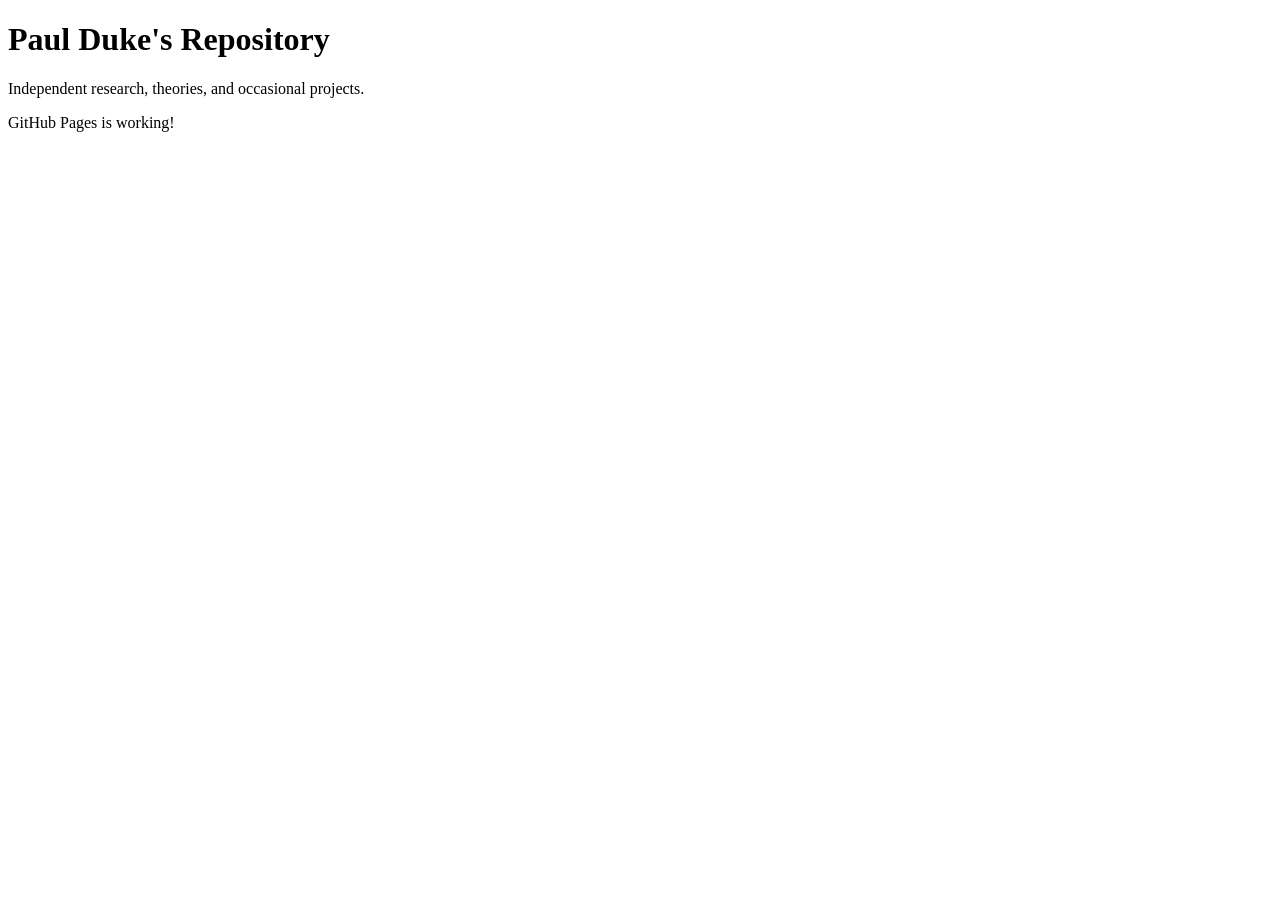
==== index.html @ d8b6e35f "Add initial HTML structure for index page" ====
<!DOCTYPE html>
<html>
<head>
  <title>Paul Duke's Repository</title>
</head>
<body>
  <h1>Paul Duke's Repository</h1>
  <p>Independent research, theories, and occasional projects.</p>
  <p>GitHub Pages is working!</p>
</body>
</html>
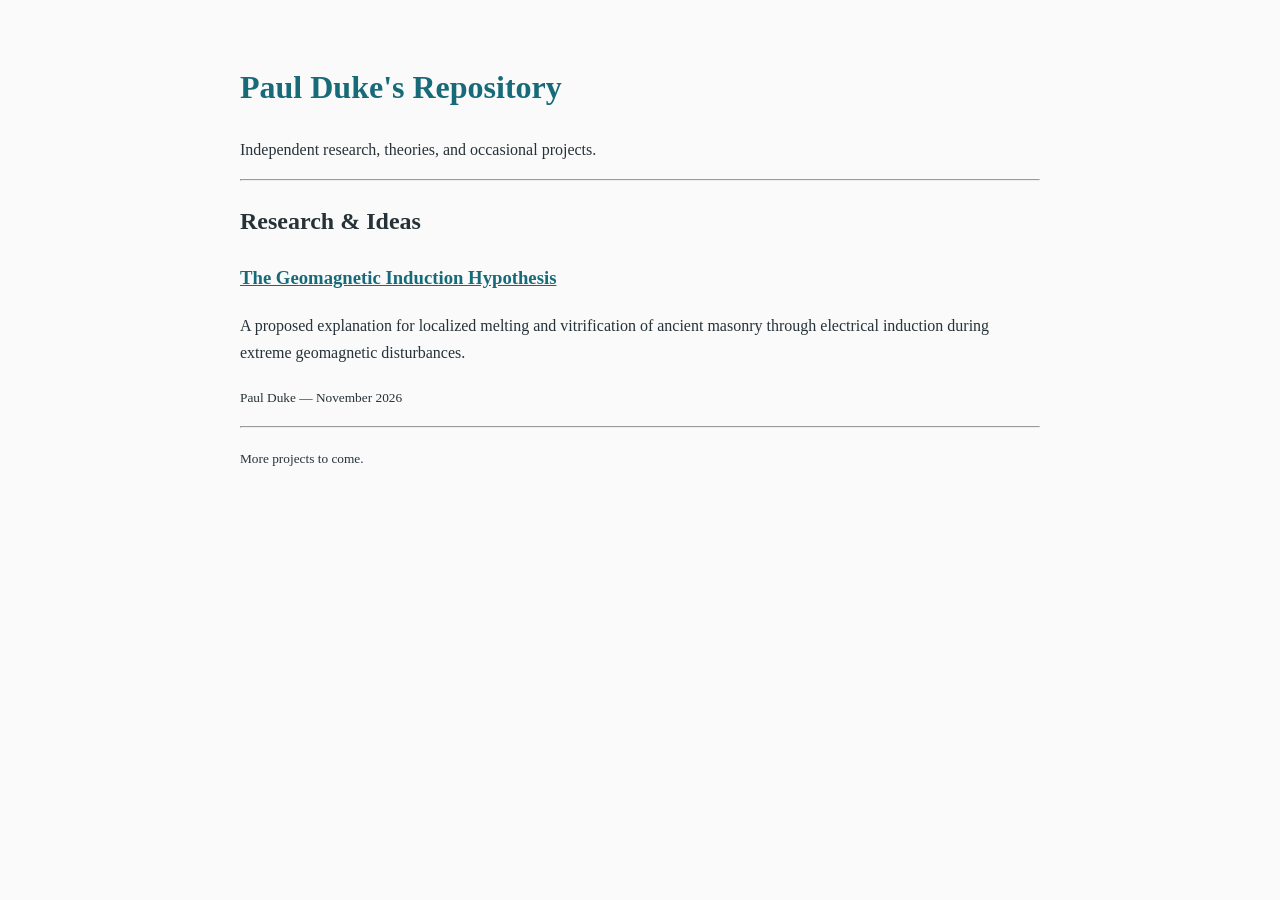
==== commit ae285c23: "geomagnetic-induction-hypothesis linked" ====
--- a/index.html
+++ b/index.html
@@ -1,12 +1,51 @@
 
 <!DOCTYPE html>
-<html>
+<html lang="en">
 <head>
+  <meta charset="UTF-8">
+  <meta name="viewport" content="width=device-width, initial-scale=1">
   <title>Paul Duke's Repository</title>
+  <style>
+    body {
+      font-family: Georgia, serif;
+      max-width: 800px;
+      margin: 60px auto;
+      padding: 0 25px;
+      line-height: 1.7;
+      color: #263238;
+      background: #fafafa;
+    }
+    h1 { color: #176b78; }
+    a { color: #176b78; }
+  </style>
 </head>
 <body>
+
   <h1>Paul Duke's Repository</h1>
   <p>Independent research, theories, and occasional projects.</p>
-  <p>GitHub Pages is working!</p>
+
+  <hr>
+
+  <h2>Research &amp; Ideas</h2>
+
+  <h3>
+    <a href="geomagnetic-induction-hypothesis.html">
+      The Geomagnetic Induction Hypothesis
+    </a>
+  </h3>
+
+  <p>
+    A proposed explanation for localized melting and
+    vitrification of ancient masonry through electrical
+    induction during extreme geomagnetic disturbances.
+  </p>
+
+  <p><small>Paul Duke — November 2026</small></p>
+
+  <hr>
+
+  <p><small>More projects to come.</small></p>
+
 </body>
 </html>
+
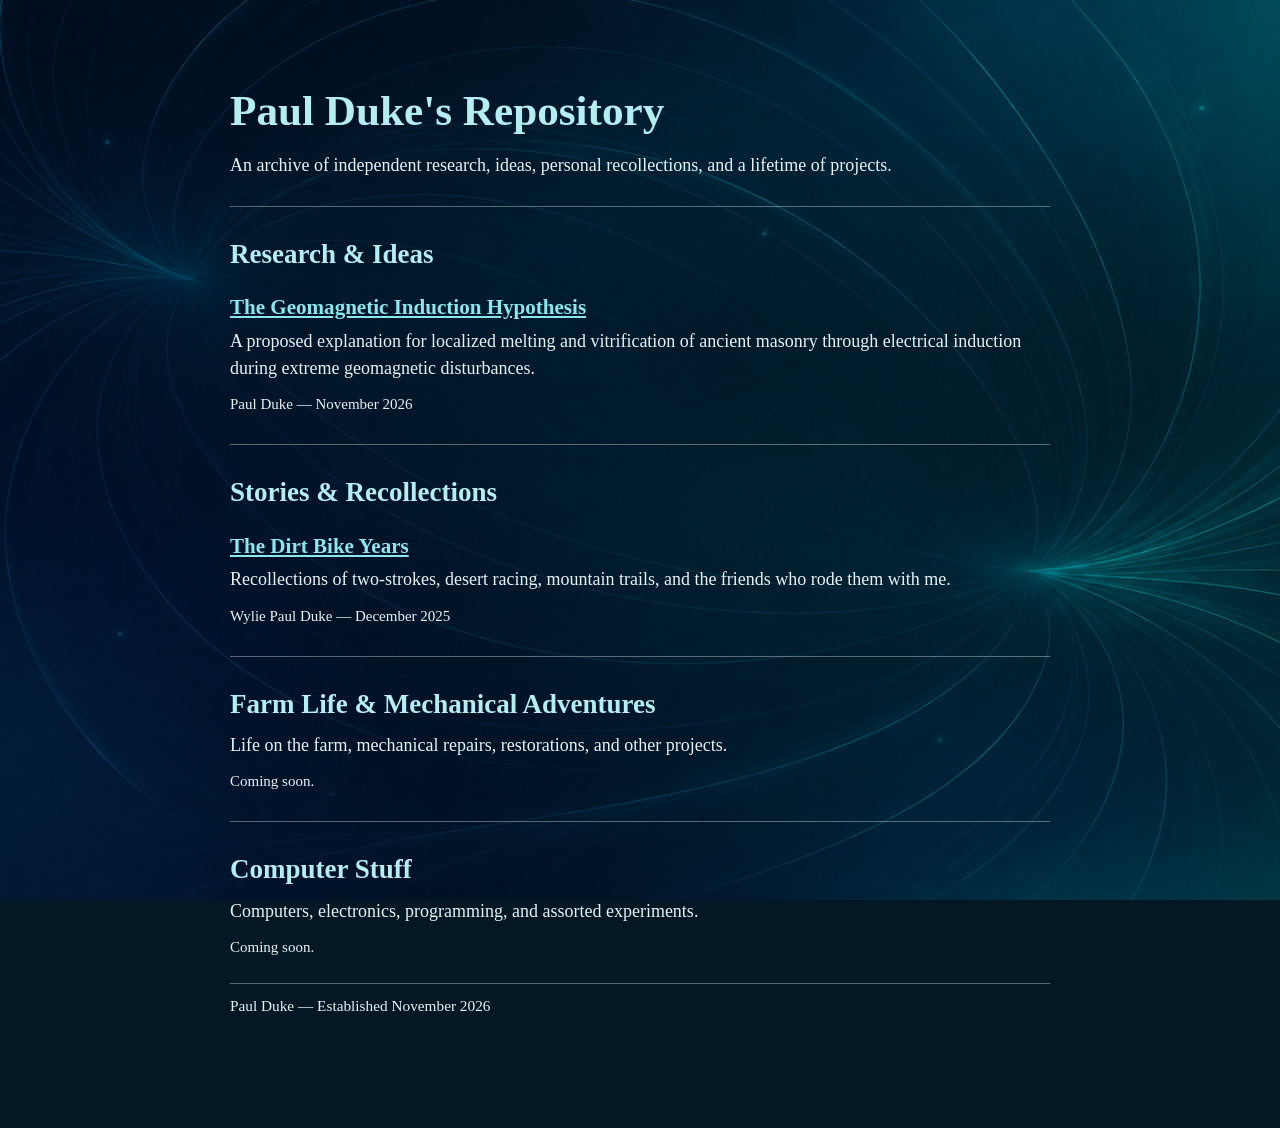
==== commit eac0907a: "geomagnetic-induction-hypothesis illustrated" ====
--- a/index.html
+++ b/index.html
@@ -1,28 +1,16 @@
-
 <!DOCTYPE html>
 <html lang="en">
 <head>
   <meta charset="UTF-8">
   <meta name="viewport" content="width=device-width, initial-scale=1">
   <title>Paul Duke's Repository</title>
-  <style>
-    body {
-      font-family: Georgia, serif;
-      max-width: 800px;
-      margin: 60px auto;
-      padding: 0 25px;
-      line-height: 1.7;
-      color: #263238;
-      background: #fafafa;
-    }
-    h1 { color: #176b78; }
-    a { color: #176b78; }
-  </style>
+  <link rel="stylesheet" href="assets/style.css">
 </head>
 <body>
+<main class="repository-index">
 
   <h1>Paul Duke's Repository</h1>
-  <p>Independent research, theories, and occasional projects.</p>
+  <p>An archive of independent research, ideas, personal recollections, and a lifetime of projects.</p>
 
   <hr>
 
@@ -44,8 +32,29 @@
 
   <hr>
 
-  <p><small>More projects to come.</small></p>
+  <h2>Stories &amp; Recollections</h2>
 
+  <h3><a href="dirt-bike-years.html">The Dirt Bike Years</a></h3>
+  <p>Recollections of two-strokes, desert racing, mountain trails, and the friends who rode them with me.</p>
+  <p><small>Wylie Paul Duke — December 2025</small></p>
+
+  <hr>
+
+  <h2>Farm Life &amp; Mechanical Adventures</h2>
+  <p>Life on the farm, mechanical repairs, restorations, and other projects.</p>
+  <p><small>Coming soon.</small></p>
+
+  <hr>
+
+  <h2>Computer Stuff</h2>
+  <p>Computers, electronics, programming, and assorted experiments.</p>
+  <p><small>Coming soon.</small></p>
+
+  <footer>
+    Paul Duke &mdash; Established November 2026
+  </footer>
+
+</main>
 </body>
 </html>
 
--- a/assets/style.css
+++ b/assets/style.css
@@ -0,0 +1,157 @@
+
+/* Paul Duke's Repository
+   Shared stylesheet for all pages
+*/
+
+body {
+    margin: 0;
+    padding: 0;
+    background: #031725 url('magnetic-field.webp')
+                center center / cover fixed no-repeat;
+    color: #e8f1f4;
+    font: 18px/1.7 Georgia, serif;
+}
+
+/* Centered content area */
+
+main {
+    max-width: 820px;
+    margin: 40px auto;
+    padding: 45px 35px 70px;
+    min-height: 80vh;
+    background: transparent;
+    box-shadow: none;
+}
+
+/* Headings */
+
+h1 {
+    font-size: 2.4em;
+    line-height: 1.2;
+    color: #b4edf2;
+}
+
+h2, h3 {
+    margin-top: 35px;
+    color: #b4edf2;
+}
+
+/* Links */
+
+a {
+    color: #8ce6ef;
+}
+
+a:hover {
+    color: #ffffff;
+}
+
+/* Article details */
+
+.subtitle {
+    color: #c4dce3;
+    font-size: 1.15em;
+}
+
+.byline {
+    border-bottom: 1px solid rgba(255,255,255,0.35);
+    padding-bottom: 20px;
+}
+
+/* Hypothesis section */
+
+.thesis {
+    background: rgba(3, 23, 37, 0.65);
+    border-left: 4px solid #8ce6ef;
+    padding: 20px;
+    margin: 30px 0;
+    border-radius: 4px;
+}
+
+/* Lists */
+
+li {
+    margin-bottom: 12px;
+}
+
+/* Dividers */
+
+hr {
+    border: none;
+    border-top: 1px solid rgba(255,255,255,0.35);
+}
+
+/* Footer */
+
+footer {
+    border-top: 1px solid rgba(255,255,255,0.35);
+    margin-top: 45px;
+    padding-top: 20px;
+    font-size: 0.85em;
+}
+
+/* Mobile screens */
+
+@media (max-width: 700px) {
+    main {
+        margin: 12px auto;
+        padding: 25px 20px;
+    }
+
+    h1 {
+        font-size: 1.8em;
+    }
+}
+
+/* Homepage only — compact repository directory */
+
+.repository-index {
+    line-height: 1.5;
+}
+
+.repository-index h1 {
+    margin: 0 0 0.35em;
+}
+
+.repository-index h2 {
+    margin: 0 0 0.3em;
+}
+
+.repository-index h3 {
+    margin: 0.85em 0 0.2em;
+}
+
+.repository-index p {
+    margin: 0 0 0.45em;
+}
+
+.repository-index p:has(> small) {
+    margin-top: 0.2em;
+}
+
+.repository-index hr {
+    margin: 1.5em 0;
+}
+
+.repository-index footer {
+    margin-top: 1.5em;
+    padding-top: 0.75em;
+}
+
+/* Article illustrations */
+.article-figure {
+    margin: 28px 0;
+    text-align: center;
+}
+.article-figure img {
+    display: block;
+    width: 100%;
+    height: auto;
+    margin: 0 auto;
+}
+.article-figure figcaption {
+    margin-top: 8px;
+    color: #c4dce3;
+    font-size: 0.85em;
+    line-height: 1.5;
+}
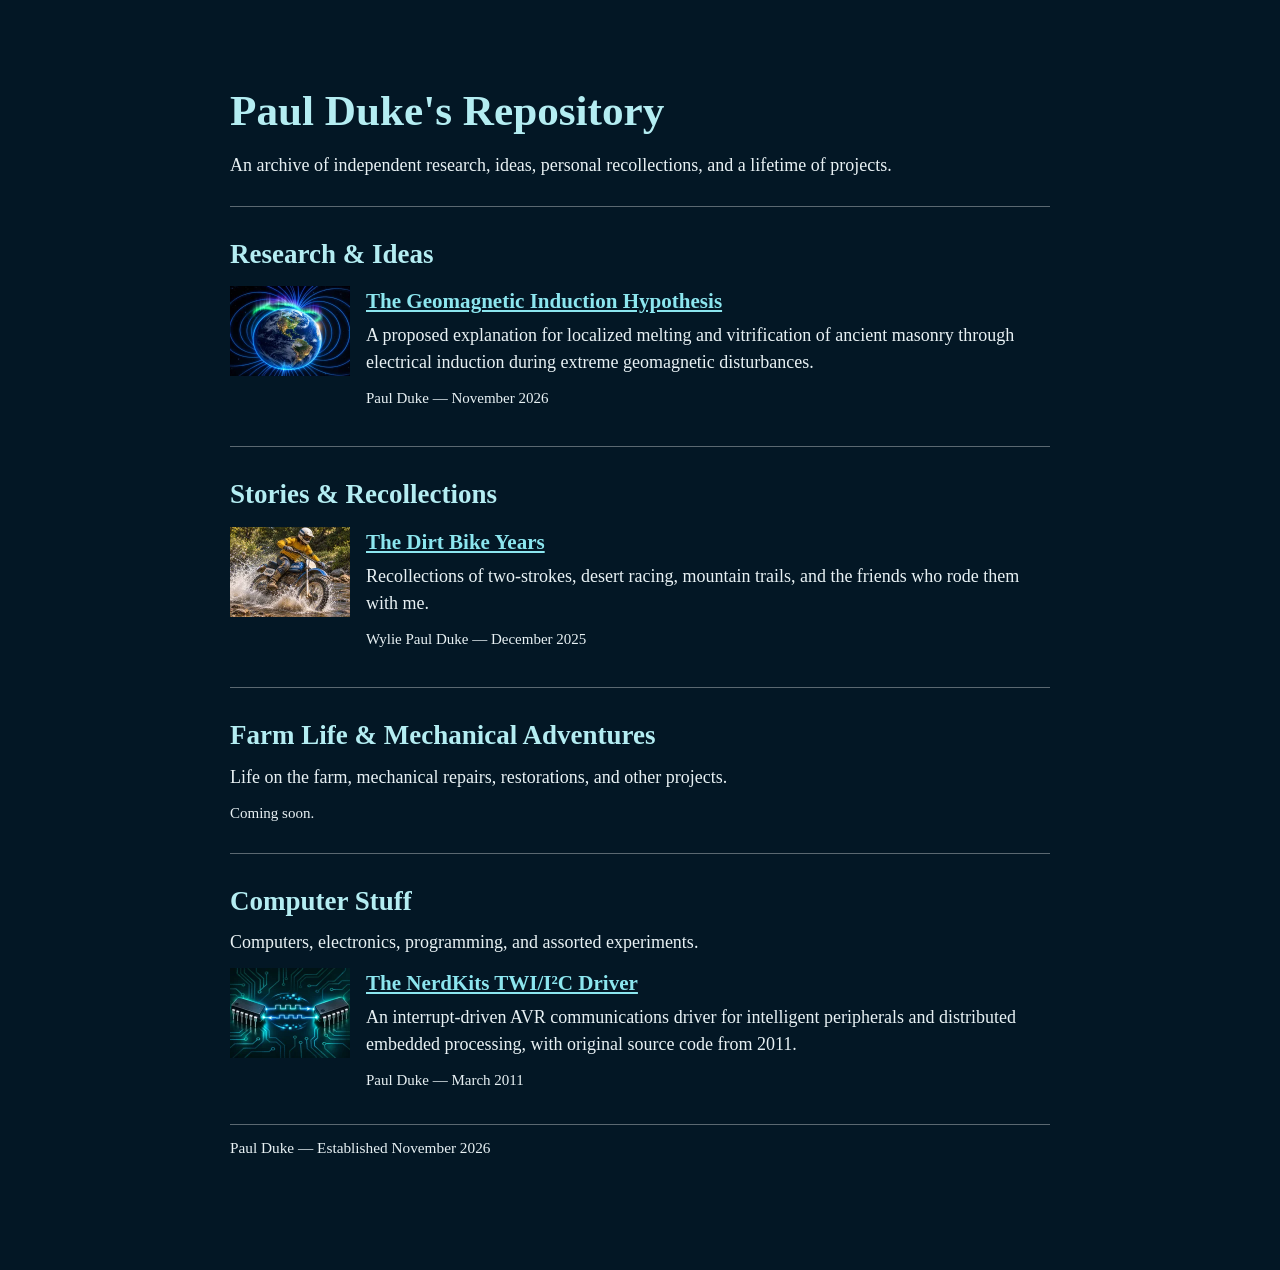
==== commit 11a593ba: "dirt bikes and twi driver" ====
--- a/index.html
+++ b/index.html
@@ -5,6 +5,7 @@
   <meta name="viewport" content="width=device-width, initial-scale=1">
   <title>Paul Duke's Repository</title>
   <link rel="stylesheet" href="assets/style.css">
+  <link rel="stylesheet" href="assets/index.css">
 </head>
 <body>
 <main class="repository-index">
@@ -16,27 +17,37 @@
 
   <h2>Research &amp; Ideas</h2>
 
-  <h3>
-    <a href="geomagnetic-induction-hypothesis.html">
-      The Geomagnetic Induction Hypothesis
-    </a>
-  </h3>
-
-  <p>
-    A proposed explanation for localized melting and
-    vitrification of ancient masonry through electrical
-    induction during extreme geomagnetic disturbances.
-  </p>
-
-  <p><small>Paul Duke — November 2026</small></p>
+  <div class="thumbnail-row index-entry">
+    <a class="thumbnail-link" href="geomagnetic-induction-hypothesis/geomagnetic-induction-hypothesis.html"><img src="assets/thumbnails/The%20Geomagnetic%20Induction%20Hypothesis.webp" alt="Earth and its magnetic field" width="120" height="90" loading="lazy"></a>
+    <div class="thumbnail-text">
+      <h3>
+        <a href="geomagnetic-induction-hypothesis/geomagnetic-induction-hypothesis.html">
+          The Geomagnetic Induction Hypothesis
+        </a>
+      </h3>
+    
+      <p>
+        A proposed explanation for localized melting and
+        vitrification of ancient masonry through electrical
+        induction during extreme geomagnetic disturbances.
+      </p>
+    
+      <p><small>Paul Duke — November 2026</small></p>
+    </div>
+  </div>
 
   <hr>
 
   <h2>Stories &amp; Recollections</h2>
 
-  <h3><a href="dirt-bike-years.html">The Dirt Bike Years</a></h3>
-  <p>Recollections of two-strokes, desert racing, mountain trails, and the friends who rode them with me.</p>
-  <p><small>Wylie Paul Duke — December 2025</small></p>
+  <div class="thumbnail-row index-entry">
+    <a class="thumbnail-link" href="dirt-bike-years/dirt-bike-years.html"><img src="assets/thumbnails/The%20Dirt%20Bike%20Years.webp" alt="Yamaha IT400 splashing through a creek" width="120" height="90" loading="lazy"></a>
+    <div class="thumbnail-text">
+      <h3><a href="dirt-bike-years/dirt-bike-years.html">The Dirt Bike Years</a></h3>
+      <p>Recollections of two-strokes, desert racing, mountain trails, and the friends who rode them with me.</p>
+      <p><small>Wylie Paul Duke — December 2025</small></p>
+    </div>
+  </div>
 
   <hr>
 
@@ -48,7 +59,15 @@
 
   <h2>Computer Stuff</h2>
   <p>Computers, electronics, programming, and assorted experiments.</p>
-  <p><small>Coming soon.</small></p>
+
+  <div class="thumbnail-row index-entry">
+    <a class="thumbnail-link" href="nerdkits-i2c/nerdkits-i2c.html"><img src="assets/thumbnails/The%20NerdKits%20I2C%20Driver.webp" alt="Microcontroller and electronic circuitry" width="120" height="90" loading="lazy"></a>
+    <div class="thumbnail-text">
+      <h3><a href="nerdkits-i2c/nerdkits-i2c.html">The NerdKits TWI/I²C Driver</a></h3>
+      <p>An interrupt-driven AVR communications driver for intelligent peripherals and distributed embedded processing, with original source code from 2011.</p>
+      <p><small>Paul Duke — March 2011</small></p>
+    </div>
+  </div>
 
   <footer>
     Paul Duke &mdash; Established November 2026
--- a/assets/style.css
+++ b/assets/style.css
@@ -6,8 +6,19 @@
 body {
     margin: 0;
     padding: 0;
-    background: #031725 url('magnetic-field.webp')
-                center center / cover fixed no-repeat;
+    /* Shared defaults; optional page stylesheets may override these. */
+    --background-image: url('default.webp');
+    --background-dim: 0.50;
+
+    background-color: #031725;
+    background-image:
+        linear-gradient(rgba(3, 23, 37, var(--background-dim)),
+                        rgba(3, 23, 37, var(--background-dim))),
+        var(--background-image);
+    background-position: center center;
+    background-size: cover;
+    background-attachment: fixed;
+    background-repeat: no-repeat;
     color: #e8f1f4;
     font: 18px/1.7 Georgia, serif;
 }
@@ -155,3 +166,42 @@
     font-size: 0.85em;
     line-height: 1.5;
 }
+
+/* Reusable linked thumbnails */
+.thumbnail-row {
+    display: flex;
+    align-items: flex-start;
+    gap: 16px;
+    margin: 12px 0;
+}
+.thumbnail-link {
+    display: block;
+    flex: 0 0 auto;
+    width: var(--thumbnail-width, 120px);
+    max-width: 30%;
+}
+.thumbnail-link img {
+    display: block;
+    width: 100%;
+    height: auto;
+    aspect-ratio: 4 / 3;
+    object-fit: cover;
+}
+.thumbnail-text {
+    flex: 1;
+    min-width: 0;
+    overflow-wrap: anywhere;
+}
+.repository-index .index-entry h3 {
+    margin-top: 0;
+}
+.reference-entry {
+    --thumbnail-width: 100px;
+}
+.reference-list li {
+    margin-bottom: 18px;
+}
+@media (max-width: 480px) {
+    .thumbnail-row { gap: 10px; }
+    .reference-list { padding-left: 22px; }
+}
--- a/assets/index.css
+++ b/assets/index.css
@@ -0,0 +1,7 @@
+/* Optional page-specific overrides for index.html.
+   Omit any declaration to use the shared default. */
+
+body {
+    --background-dim: 0.75;
+    /* --background-image: url('index.webp'); */
+}
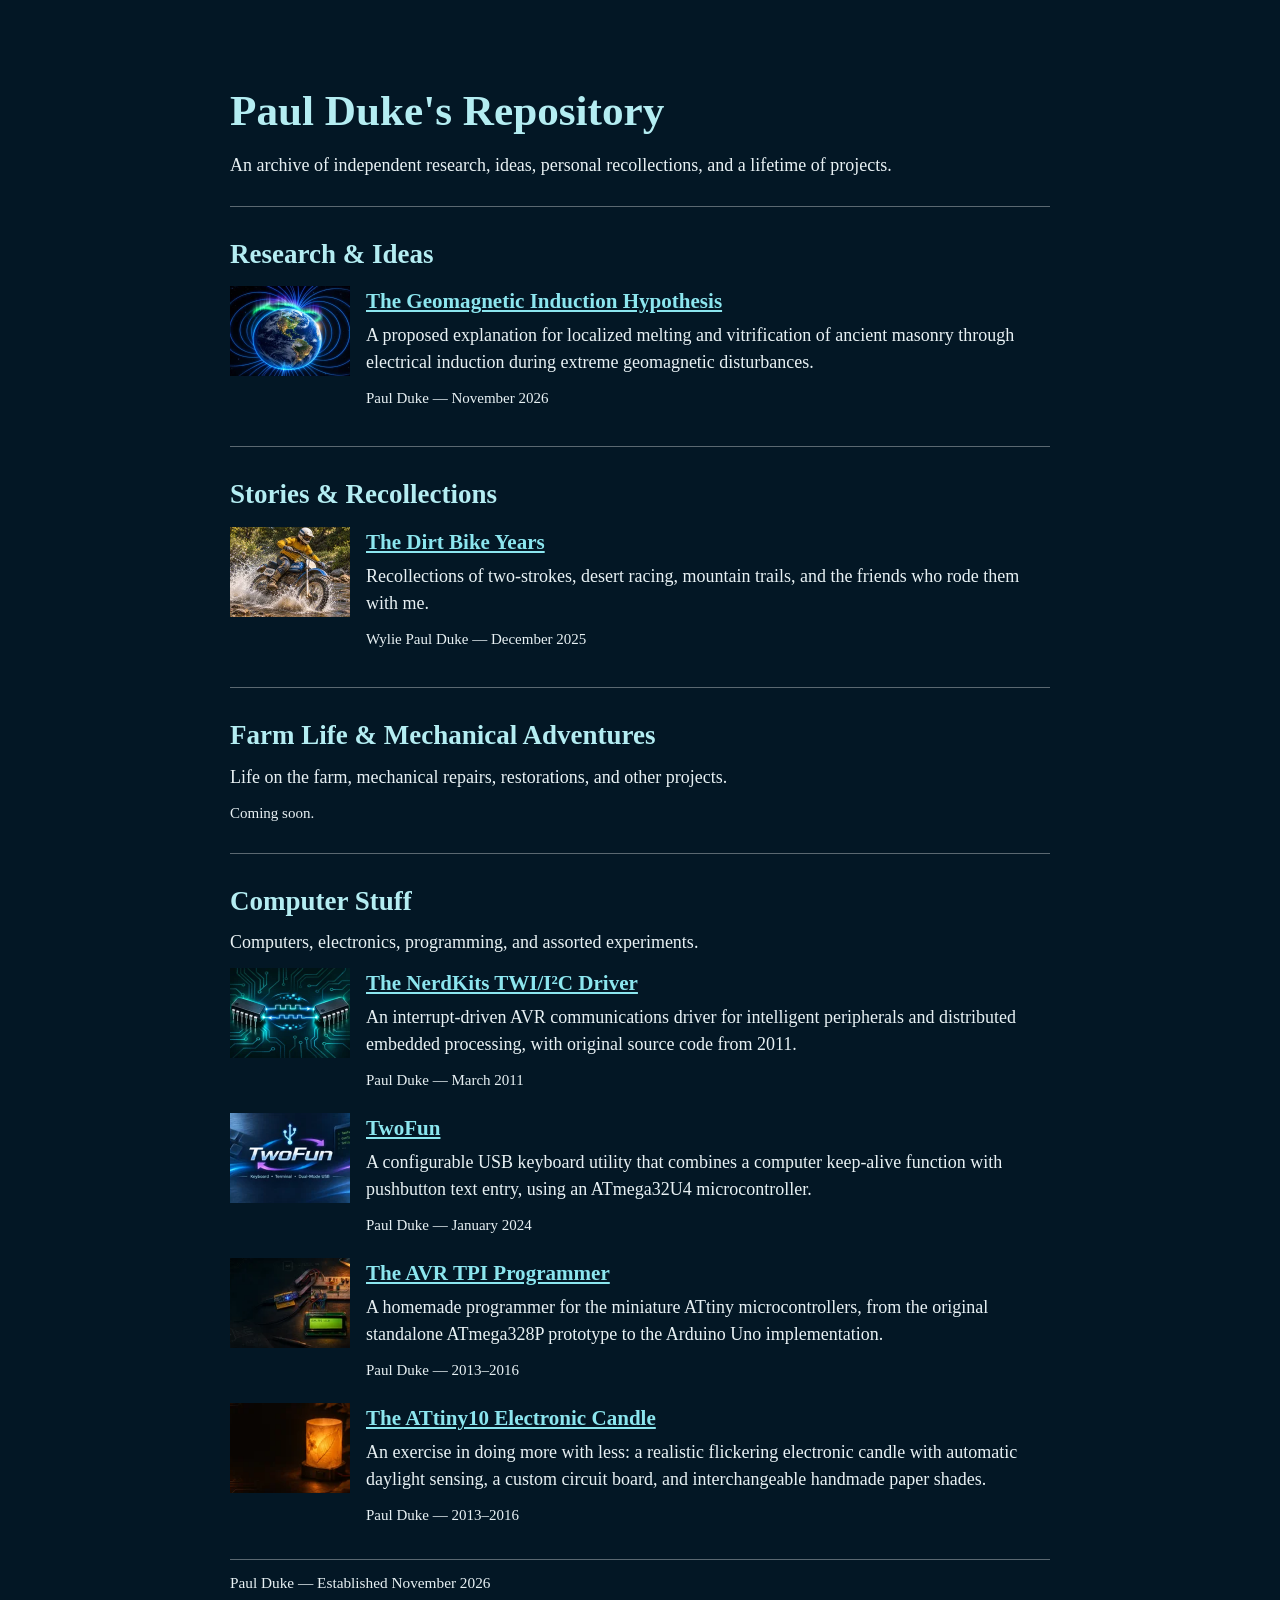
==== commit 65a62ac4: "tpi programmer and tine10 candle" ====
--- a/index.html
+++ b/index.html
@@ -69,6 +69,33 @@
     </div>
   </div>
 
+  <div class="thumbnail-row index-entry">
+    <a class="thumbnail-link" href="twofun/twofun.html"><img src="assets/thumbnails/TwoFun%20Neon%20Tech%20Poster.webp" alt="TwoFun USB keyboard and terminal" width="120" height="90" loading="lazy"></a>
+    <div class="thumbnail-text">
+      <h3><a href="twofun/twofun.html">TwoFun</a></h3>
+      <p>A configurable USB keyboard utility that combines a computer keep-alive function with pushbutton text entry, using an ATmega32U4 microcontroller.</p>
+      <p><small>Paul Duke — January 2024</small></p>
+    </div>
+  </div>
+
+  <div class="thumbnail-row index-entry">
+    <a class="thumbnail-link" href="tpi-programmer/tpi-programmer.html"><img src="assets/thumbnails/The%20AVR%20TPI%20Programmer.webp" alt="AVR TPI programmer on an electronics workbench" width="120" height="90" loading="lazy"></a>
+    <div class="thumbnail-text">
+      <h3><a href="tpi-programmer/tpi-programmer.html">The AVR TPI Programmer</a></h3>
+      <p>A homemade programmer for the miniature ATtiny microcontrollers, from the original standalone ATmega328P prototype to the Arduino Uno implementation.</p>
+      <p><small>Paul Duke — 2013–2016</small></p>
+    </div>
+  </div>
+
+  <div class="thumbnail-row index-entry">
+    <a class="thumbnail-link" href="attiny10-candle/attiny10-candle.html"><img src="assets/thumbnails/Handcrafted%20ATtiny%20Candle%20Lantern.webp" alt="Glowing handmade electronic candle and ATtiny10 microcontroller" width="120" height="90" loading="lazy"></a>
+    <div class="thumbnail-text">
+      <h3><a href="attiny10-candle/attiny10-candle.html">The ATtiny10 Electronic Candle</a></h3>
+      <p>An exercise in doing more with less: a realistic flickering electronic candle with automatic daylight sensing, a custom circuit board, and interchangeable handmade paper shades.</p>
+      <p><small>Paul Duke — 2013–2016</small></p>
+    </div>
+  </div>
+
   <footer>
     Paul Duke &mdash; Established November 2026
   </footer>
--- a/assets/index.css
+++ b/assets/index.css
@@ -5,3 +5,8 @@
     --background-dim: 0.75;
     /* --background-image: url('index.webp'); */
 }
+
+/* Keep the candle visible when cropping its widescreen thumbnail. */
+.thumbnail-link[href="attiny10-candle/attiny10-candle.html"] img {
+    object-position: right center;
+}
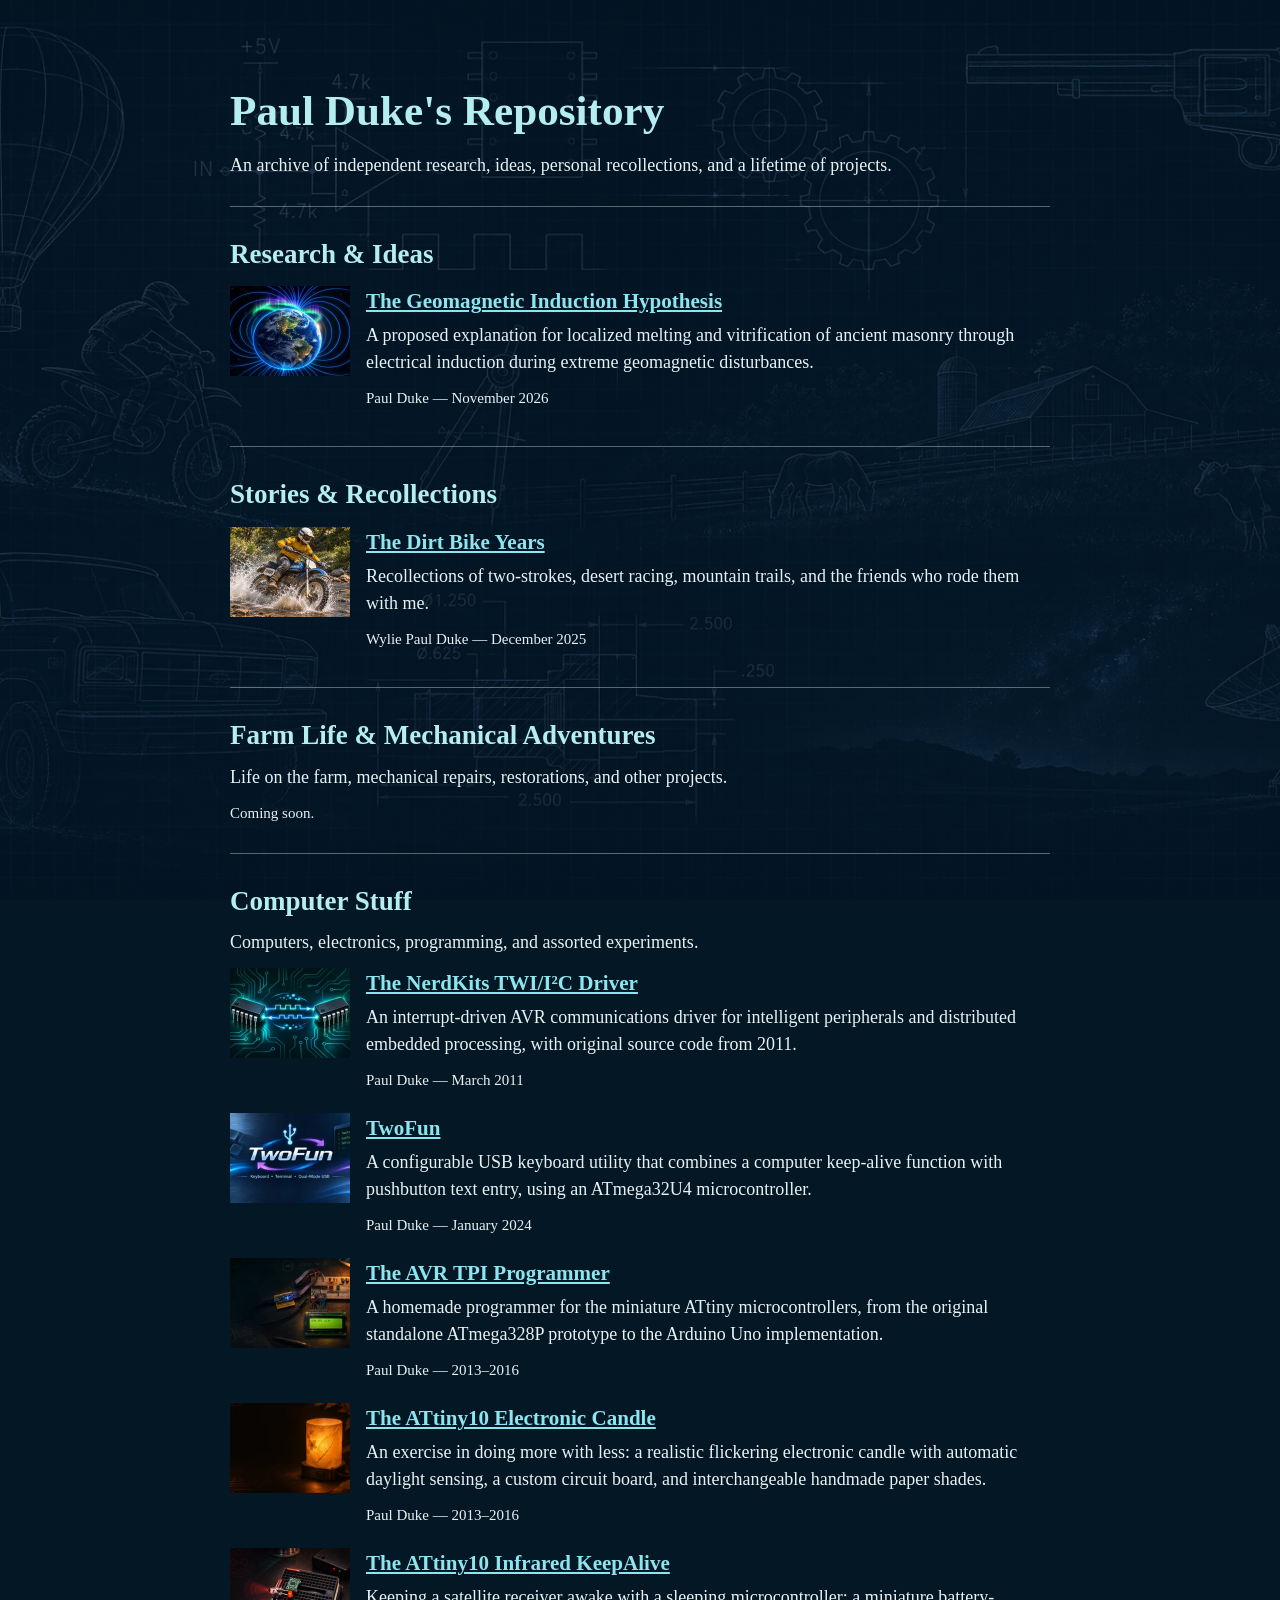
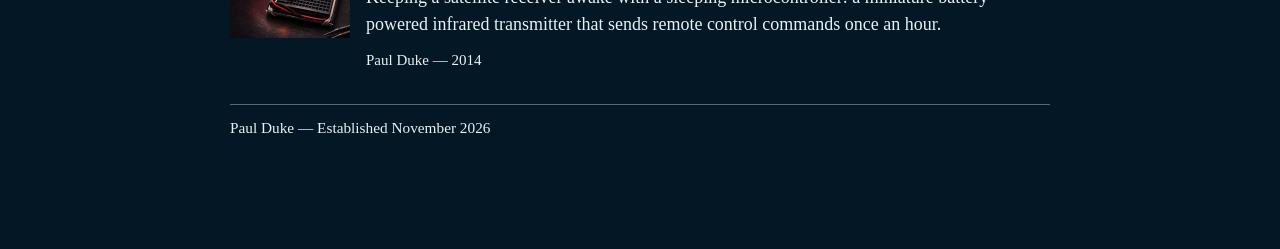
==== commit 6a7c21cb: "sat keep alive" ====
--- a/index.html
+++ b/index.html
@@ -96,6 +96,15 @@
     </div>
   </div>
 
+  <div class="thumbnail-row index-entry">
+    <a class="thumbnail-link" href="ir-keepalive/ir-keepalive.html"><img src="assets/thumbnails/The%20ATtiny10%20Infrared%20KeepAlive.webp" alt="ATtiny10 infrared transmitter on a miniature breadboard" width="120" height="90" loading="lazy"></a>
+    <div class="thumbnail-text">
+      <h3><a href="ir-keepalive/ir-keepalive.html">The ATtiny10 Infrared KeepAlive</a></h3>
+      <p>Keeping a satellite receiver awake with a sleeping microcontroller: a miniature battery-powered infrared transmitter that sends remote control commands once an hour.</p>
+      <p><small>Paul Duke — 2014</small></p>
+    </div>
+  </div>
+
   <footer>
     Paul Duke &mdash; Established November 2026
   </footer>
--- a/assets/index.css
+++ b/assets/index.css
@@ -2,8 +2,8 @@
    Omit any declaration to use the shared default. */
 
 body {
-    --background-dim: 0.75;
-    /* --background-image: url('index.webp'); */
+    --background-dim: 0.7;
+    --background-image: url('index.webp');
 }
 
 /* Keep the candle visible when cropping its widescreen thumbnail. */
